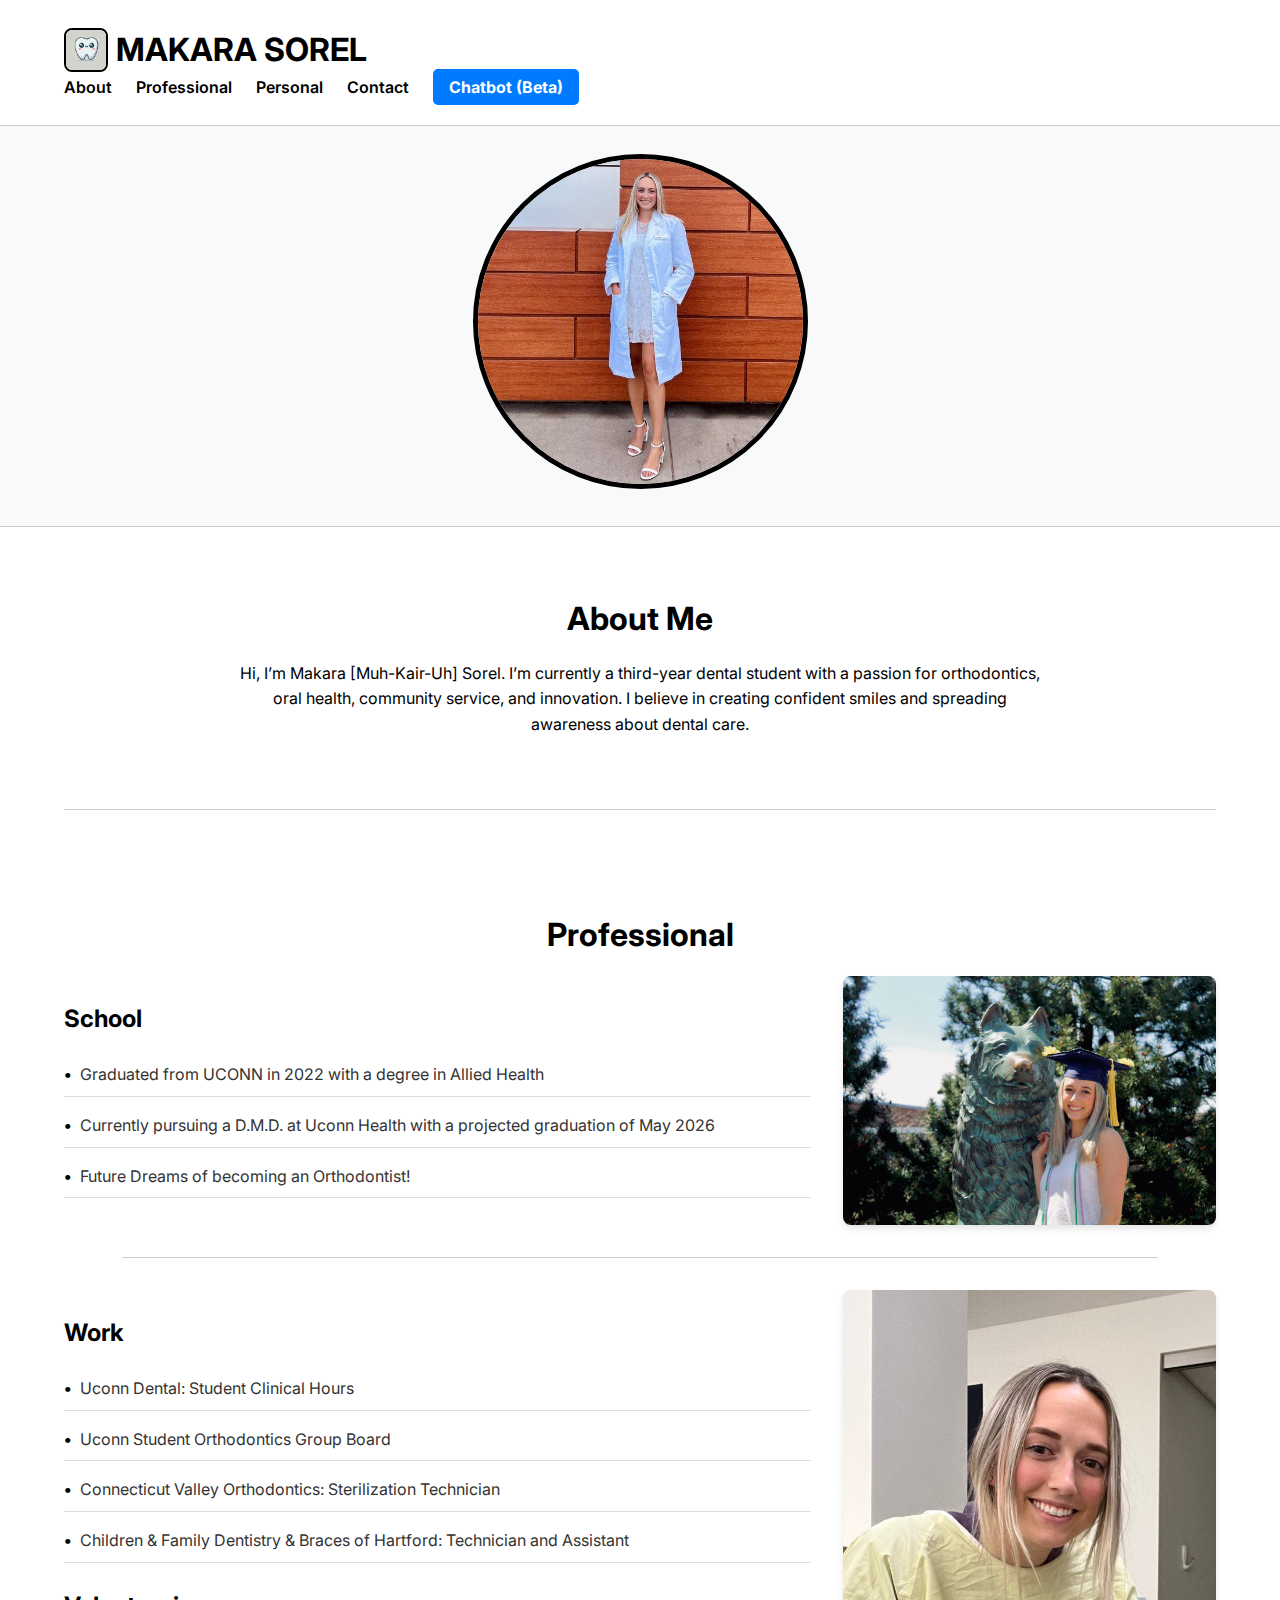
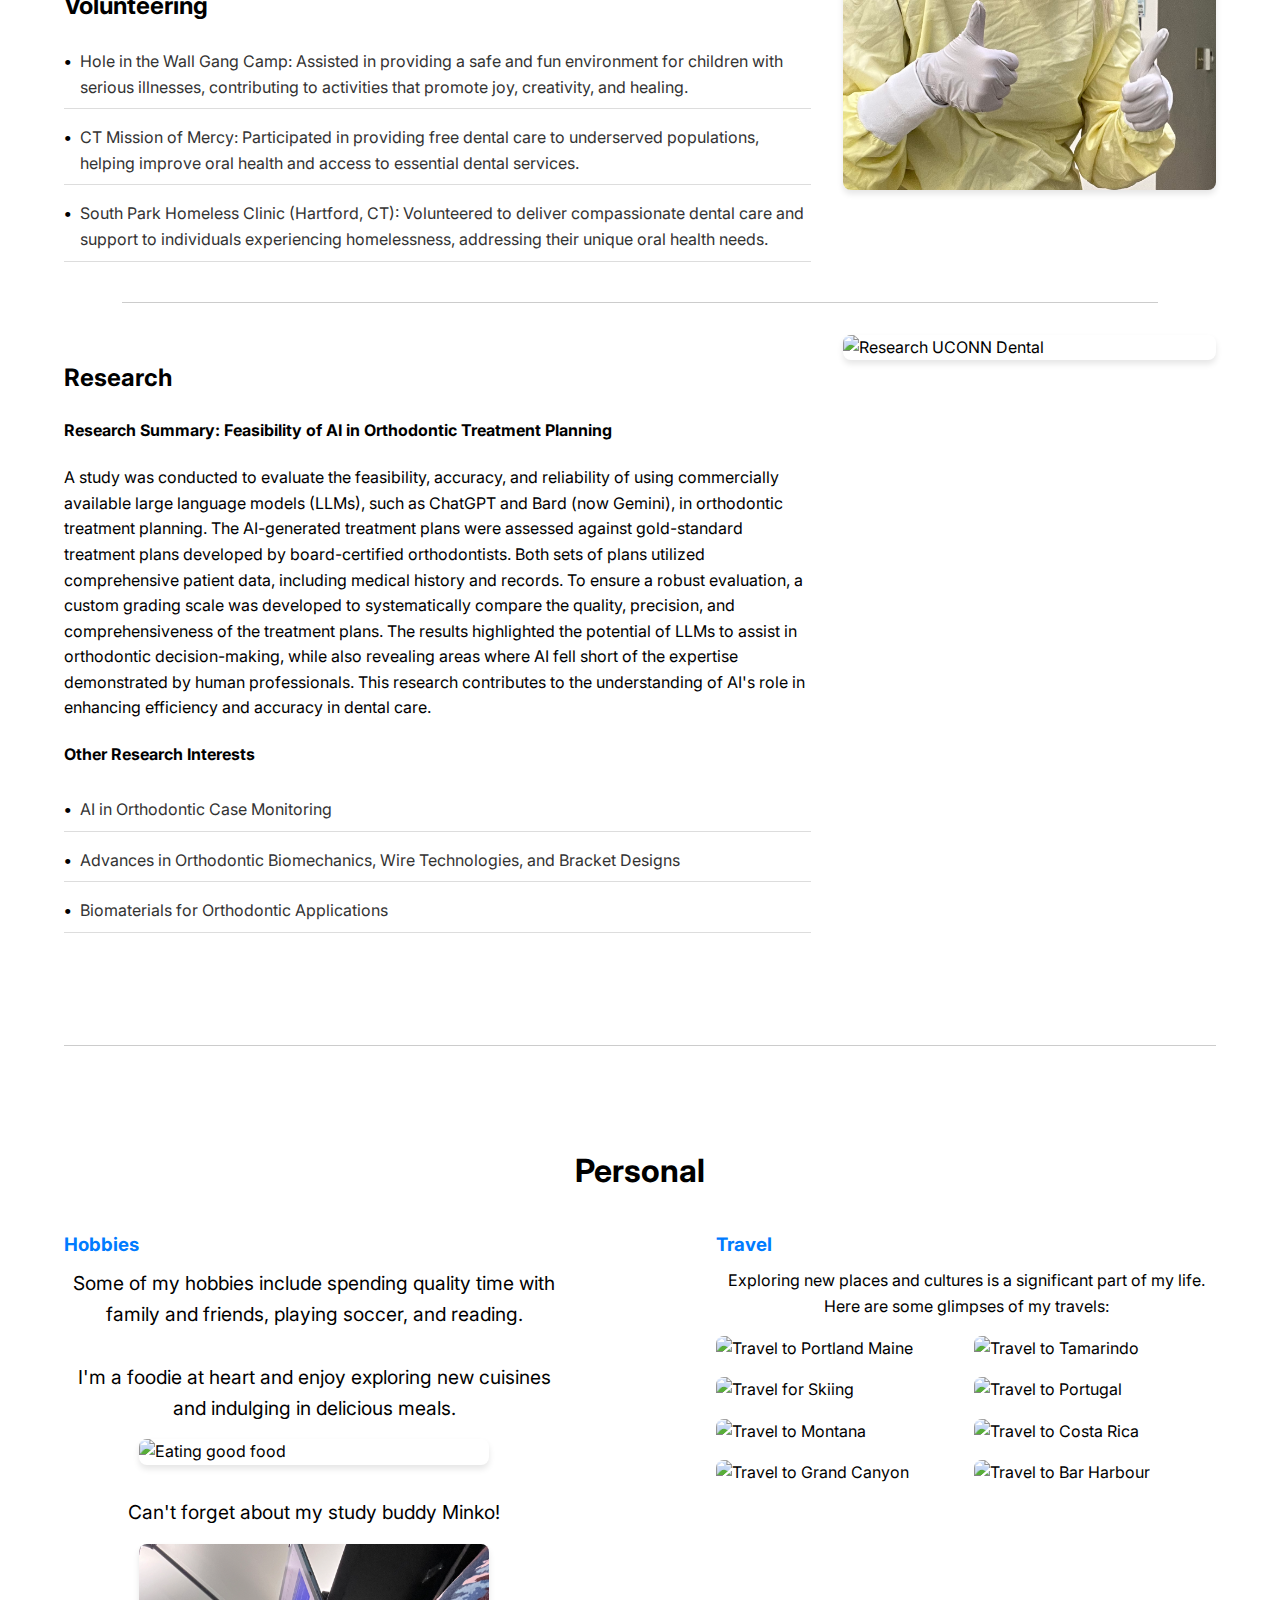
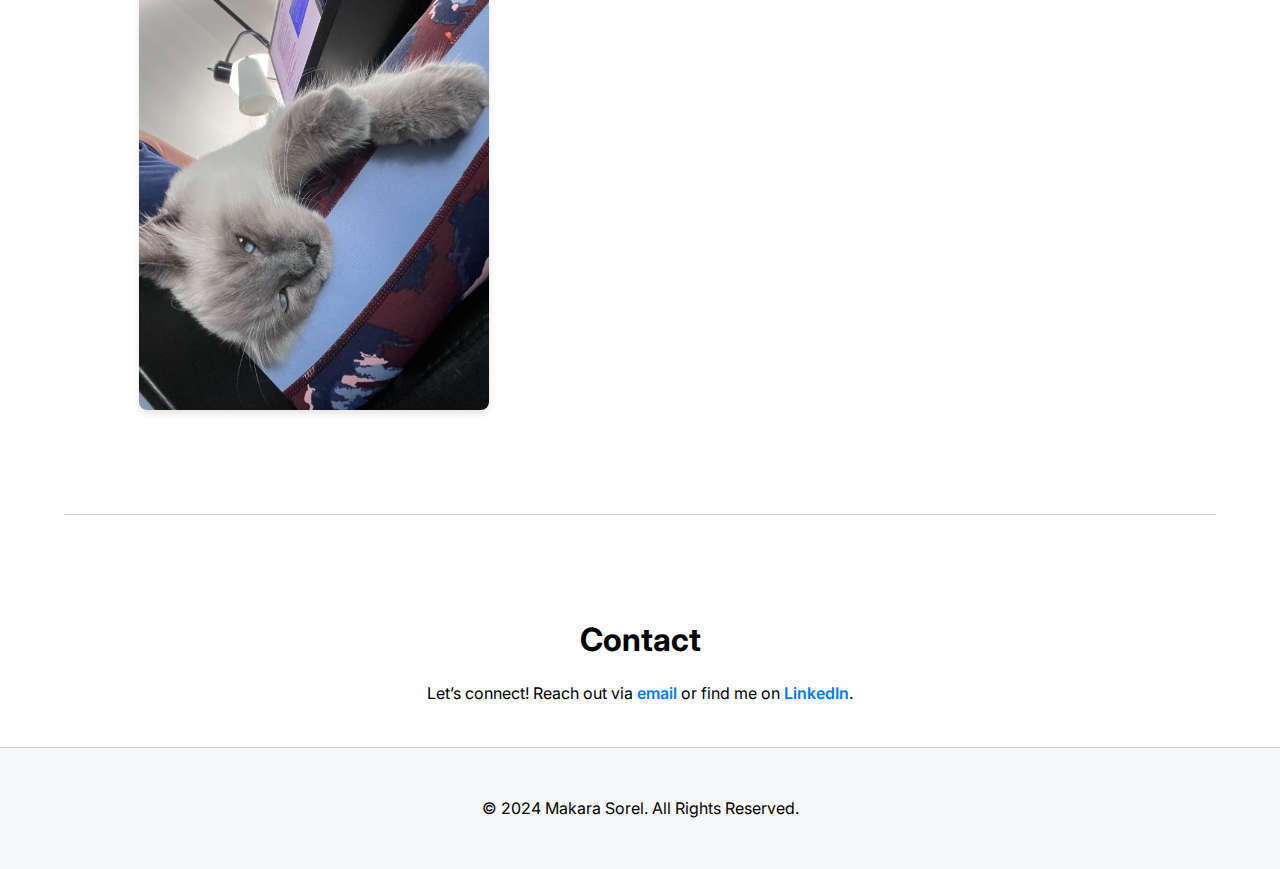
==== index.html @ d1736a30 "initial commit with local repository files" ====
<!DOCTYPE html>
<html lang="en">
<head>
    <meta charset="UTF-8">
    <meta name="viewport" content="width=device-width, initial-scale=1.0">
    <meta name="description" content="Makara Sorel's Personal Dental Student Portfolio">
    <title>Makara Sorel | Dental Student</title>
    <link rel="stylesheet" href="assets/css/style.css">
    <link href="https://fonts.googleapis.com/css2?family=Inter:wght@400;600;700&display=swap" rel="stylesheet">
</head>
<body>
    <header class="navbar">
        <div class="container">
            <div class="logo-container">
                <img src="assets/images/logo.jpeg" alt="Logo" class="logo-image">
                <h1 class="logo-text">Makara Sorel</h1>
            </div>
            <nav>
                <ul>
                    <li><a href="#about">About</a></li>
                    <li><a href="#Professional">Professional</a></li>
                    <li><a href="#Personal">Personal</a></li>
                    <li><a href="#contact">Contact</a></li>
                    <li><a href="/pages/chatbot.html" class="chatbot-button">Chatbot (Beta)</a></li>
                </ul>
            </nav>
        </div>
    </header>

    <section class="hero">
        <div class="container">
            <img src="assets/images/makara_dental_profile.jpeg" alt="Makara Sorel" class="hero-image">
        </div>
    </section>

    <main>
        <section id="about" class="section about">
            <div class="container">
                <h2>About Me</h2>
                <p>Hi, I’m Makara [Muh-Kair-Uh] Sorel. I’m currently a third-year dental student with a passion for orthodontics, oral health, community service, and innovation. I believe in creating confident smiles and spreading awareness about dental care.</p>
            </div>
        </section>

        <hr class="section-divider">

        <section id="Professional" class="section professional">
            <div class="container">
                <h2>Professional</h2>
        
                <!-- School Subsection -->
                <div class="professional-subsection">
                    <div class="text">
                        <h3>School</h3>
                        <ul>
                            <li>Graduated from UCONN in 2022 with a degree in Allied Health</li>
                            <li>Currently pursuing a D.M.D. at Uconn Health with a projected graduation of May 2026</li>
                            <li>Future Dreams of becoming an Orthodontist!</li>
                        </ul>
                    </div>
                    <div class="images">
                        <img src="assets/images/graduation.JPEG" alt="Graduation UCONN 2022">
                    </div>
                </div>
        
                <hr class="section-divider">
        
                <!-- Work Subsection -->
                <div class="professional-subsection">
                    <div class="text">
                        <h3>Work</h3>
                        <ul>
                            <li>Uconn Dental: Student Clinical Hours</li>
                            <li>Uconn Student Orthodontics Group Board</li>
                            <li>Connecticut Valley Orthodontics: Sterilization Technician</li>
                            <li>Children & Family Dentistry & Braces of Hartford: Technician and Assistant</li>
                        </ul>
                        <h3>Volunteering</h3>
                        <ul>
                            <li>Hole in the Wall Gang Camp: Assisted in providing a safe and fun environment for children with serious illnesses, contributing to activities that promote joy, creativity, and healing.</li>
                            <li>CT Mission of Mercy: Participated in providing free dental care to underserved populations, helping improve oral health and access to essential dental services.</li>
                            <li>South Park Homeless Clinic (Hartford, CT): Volunteered to deliver compassionate dental care and support to individuals experiencing homelessness, addressing their unique oral health needs.</li>
                        </ul>
                    </div>
                    <div class="images">
                        <img src="assets/images/clinic.png" alt="Working in clinic">
                    </div>
                </div>

                <hr class="section-divider">
        
                <!-- Research Subsection -->
                <div class="professional-subsection">
                    <div class="text">
                        <h3>Research</h3>
                        <h4>Research Summary: Feasibility of AI in Orthodontic Treatment Planning</h4>
                        <p style="text-align: left;">
                            A study was conducted to evaluate the feasibility, accuracy, and reliability of using commercially available large language models (LLMs), such as ChatGPT and Bard (now Gemini), in orthodontic treatment planning.
                            The AI-generated treatment plans were assessed against gold-standard treatment plans developed by board-certified orthodontists. Both sets of plans utilized comprehensive patient data, including medical history and records.
                            To ensure a robust evaluation, a custom grading scale was developed to systematically compare the quality, precision, and comprehensiveness of the treatment plans. 
                            The results highlighted the potential of LLMs to assist in orthodontic decision-making, while also revealing areas where AI fell short of the expertise demonstrated by human professionals. 
                            This research contributes to the understanding of AI's role in enhancing efficiency and accuracy in dental care.
                        </p>
                        <h4>Other Research Interests</h4>
                        <ul>
                            <li>AI in Orthodontic Case Monitoring</li>
                            <li>Advances in Orthodontic Biomechanics, Wire Technologies, and Bracket Designs</li>
                            <li>Biomaterials for Orthodontic Applications</li>
                        </ul>
                    </div>
                    <div class="images">
                        <img src="assets/images/Research.JPEG" alt="Research UCONN Dental">
                    </div>
                </div>
            </div>
        </section>

        <hr class="section-divider">

        <section id="Personal" class="section Personal">
            <div class="container">
                <h2>Personal</h2>
                <div class="Personal-subsections">
                    <div class="hobbies">
                        <h3>Hobbies</h3>
                        <div class="hobby">
                            <p>Some of my hobbies include spending quality time with family and friends, playing soccer, and reading.</p>
                        </div>
                        <div class="hobby">
                            <p>I'm a foodie at heart and enjoy exploring new cuisines and indulging in delicious meals.</p>
                            <img src="assets/images/food.png" alt="Eating good food">
                        </div>
                        <div class="hobby">
                            <p>Can't forget about my study buddy Minko!</p>
                            <img src="assets/images/minko.jpeg" alt="Being a cat mom">
                        </div>
                    </div>
                    <div class="travel">
                        <h3>Travel</h3>
                        <p>Exploring new places and cultures is a significant part of my life. Here are some glimpses of my travels:</p>
                        <div class="travel-grid">
                            <div class="travel-item">
                                <img src="assets/images/portland_maine.png" alt="Travel to Portland Maine" tabindex="0">
                                <span class="caption">Portland, Maine</span>
                            </div>
                            <div class="travel-item">
                                <img src="assets/images/tamarindo_surf.png" alt="Travel to Tamarindo" tabindex="0">
                                <span class="caption">Tamarindo Beach</span>
                            </div>
                            <div class="travel-item">
                                <img src="assets/images/skiing.png" alt="Travel for Skiing" tabindex="0">
                                <span class="caption">Killington, Vermont</span>
                            </div>
                            <div class="travel-item">
                                <img src="assets/images/portugal.png" alt="Travel to Portugal" tabindex="0">
                                <span class="caption">Lisbon, Portugal</span>
                            </div>
                            <div class="travel-item">
                                <img src="assets/images/alpaca.png" alt="Travel to Montana" tabindex="0">
                                <span class="caption">Bozeman, Montana</span>
                            </div>
                            <div class="travel-item">
                                <img src="assets/images/tamarindo_cat.png" alt="Travel to Costa Rica" tabindex="0">
                                <span class="caption">Costa Rica</span>
                            </div>
                            <div class="travel-item">
                                <img src="assets/images/grand_canyon.png" alt="Travel to Grand Canyon" tabindex="0">
                                <span class="caption">The Grand Canyon</span>
                            </div>
                            <div class="travel-item">
                                <img src="assets/images/bar_harbour.png" alt="Travel to Bar Harbour" tabindex="0">
                                <span class="caption">Acadia National Park</span>
                            </div>
                        </div>
                    </div>
                </div>
            </div>
        </section>

        <hr class="section-divider">

        <section id="contact" class="section contact">
            <div class="container">
                <h2>Contact</h2>
                <p>Let’s connect! Reach out via <a href="mailto:her.email@example.com">email</a> or find me on <a href="#https://www.linkedin.com/in/makara-sorel-9a406a185/">LinkedIn</a>.</p>
            </div>
        </section>
    </main>

    <footer class="footer">
        <div class="container">
            <p>&copy; 2024 Makara Sorel. All Rights Reserved.</p>
        </div>
    </footer>

    <script src="assets/js/script.js"></script>
</body>
</html>
---- assets/css/style.css ----
/* General Styles */
body {
    font-family: 'Inter', sans-serif;
    margin: 0;
    padding: 0;
    background-color: white;
    color: black;
    line-height: 1.6;
}

.container {
    width: 90%;
    max-width: 1200px;
    margin: 0 auto;
    padding: 1rem 0;
}

/* Logo Container */
.logo-container {
    display: flex;
    align-items: center;
}

.logo-image {
    width: 40px; /* Adjust based on your logo size */
    height: auto; /* Maintain aspect ratio */
    margin-right: 0.5rem; /* Spacing between the logo and the name */
    border-radius: 8px; /* Slightly round the corners */
    border: 2px solid #000000; /* Add a light blue border */
}

.logo-text {
    font-size: 2rem;
    font-weight: 700;
    color: black;
    text-transform: uppercase;
    margin: 0; /* Remove default margin from <h1> */
}

/* Navbar */
.navbar {
    display: flex;
    justify-content: space-between;
    align-items: center;
    padding: 0.5rem 0;
    border-bottom: 1px solid #ccc;
    background-color: white;
    gap: 1rem;
}

.navbar ul {
    list-style: none;
    display: flex;
    gap: 1.5rem;
    margin: 0;
    padding: 0;
    align-items: center;
}

.navbar ul li {
    font-weight: 600;
}

.navbar ul li a {
    text-decoration: none;
    color: black;
    transition: color 0.3s;
}

.navbar ul li a:hover {
    color: #007BFF;
}

/* Chatbot Button Styling */
.navbar ul li .chatbot-button {
    background-color: #007BFF; /* Light blue background */
    color: white;
    padding: 0.5rem 1rem;
    border-radius: 5px;
    text-decoration: none;
    font-weight: 700;
    transition: background-color 0.3s ease, transform 0.2s ease;
}

.navbar ul li .chatbot-button:hover {
    background-color: #0056b3; /* Darker blue on hover */
    transform: scale(1.05); /* Slight zoom effect */
}

/* Hero Section */
.hero {
    display: flex;
    justify-content: center; /* Centers horizontally */
    align-items: center; /* Centers vertically */
    height: 400px; /* Sets a fixed height for the hero section */
    background-color: #f8f9fa;
    border-bottom: 1px solid #ccc;
    text-align: center; /* Ensures text alignment is center if needed */
}

.hero-image {
    border-radius: 50%;
    width: 325px; /* Larger image */
    height: 325px;
    object-fit: cover;
    border: 5px solid #000000;
}

/* Section Styles */
.section {
    padding: 1.5rem 0;
}

.section h2 {
    text-align: center;
    font-size: 2rem;
    margin-bottom: 1rem;
    color: black;
}

.section p {
    text-align: center;
    max-width: 800px;
    margin: 0 auto;
}

.section ul {
    list-style: none;
    padding: 0;
    margin: 1rem auto;
    max-width: 800px;
}

.section ul li {
    margin-bottom: 1rem;
    padding: 0.5rem 0;
    border-bottom: 1px solid #ddd;
    color: #333;
}

.section ul li strong {
    color: black;
}

/* Professional Section */
.professional-subsection {
    display: flex;
    justify-content: space-between;
    align-items: flex-start;
    gap: 2rem; /* Space between text and images */
    margin-bottom: 2rem;
}

.professional-subsection .text {
    flex: 1; /* Text takes up one part of the space */
}

.professional-subsection .text h3 {
    font-size: 1.5rem;
    color: black;
    margin-bottom: 1rem;
}

.professional-subsection .text ul {
    list-style: none;
    padding: 0;
    margin: 0;
}

.professional-subsection .text ul li {
    margin-bottom: 0.5rem;
    padding-left: 1rem;
    position: relative;
}

.professional-subsection .text ul li:before {
    content: "•"; /* Add a bullet */
    color: #000000;
    font-weight: bold;
    position: absolute;
    left: 0;
}

.professional-subsection .images {
    flex: 0.5; /* Images take up one part of the space */
    display: flex;
    flex-direction: column; /* Stack images vertically */
    gap: 1rem; /* Space between images */
}

.professional-subsection .images img {
    width: 100%; /* Make images responsive */
    height: auto; /* Maintain aspect ratio */
    border-radius: 8px; /* Optional: Add rounded corners */
    box-shadow: 0 4px 6px rgba(0, 0, 0, 0.1); /* Optional: Add a subtle shadow */
}


@media (max-width: 768px) {
    .professional-subsection {
        flex-direction: column; /* Stack text and images vertically */
        align-items: center; /* Center align content for better readability */
        text-align: center; /* Center text content */
    }

    .professional-subsection .text {
        width: 100%; /* Make the text span the full width */
        margin-bottom: 1rem; /* Add spacing below the text */
    }

    .professional-subsection .images {
        width: 100%; /* Make the images span the full width */
    }

    .professional-subsection .images img {
        width: 90%; /* Reduce image size slightly for mobile view */
        max-width: 400px; /* Ensure images don’t grow too large */
    }
}

/* Personal Subsections */
.Personal-subsections {
    display: flex;
    justify-content: space-between;
    flex-wrap: wrap;
    gap: 2rem;
}

.Personal-subsections > div {
    flex: 1;
    min-width: 300px;
    max-width: 500px;
}

.Personal-subsections h3 {
    color: #007BFF;
    margin-bottom: 0.5rem;
}

/* Hobbies Section */
.hobbies .hobby {
    margin-bottom: 2rem; /* Space between hobby items */
}

.hobbies .hobby p {
    text-align: center;
    font-size: 1.2rem;
    margin-bottom: 1rem; /* Space between text and image */
}

.hobbies .hobby img {
    width: 100%;
    max-width: 350px;
    height: auto;
    border-radius: 8px; /* Rounded corners */
    box-shadow: 0 4px 6px rgba(0, 0, 0, 0.1); /* Subtle shadow */
    display: block;
    margin: 0 auto; /* Center the image */
}

/* Travel Grid */
.travel-grid {
    display: grid;
    grid-template-columns: repeat(2, 1fr);
    gap: 1rem;
    margin-top: 1rem;
}

.travel-item {
    position: relative;
    overflow: hidden;
}

.travel-item img {
    width: 100%;
    height: auto;
    border-radius: 8px;
    transition: transform 0.3s ease;
}

.travel-item img:hover {
    transform: scale(1.05);
}

/* Caption Styling */
.travel-item .caption {
    position: absolute;
    bottom: 0;
    left: 0;
    width: 100%;
    background: rgba(0, 0, 0, 0.7); /* Semi-transparent black background */
    color: white;
    text-align: center;
    padding: 0.5rem;
    font-size: 1rem;
    font-family: 'Inter', sans-serif;
    opacity: 0;
    transform: translateY(100%);
    transition: opacity 0.3s ease, transform 0.3s ease;
}

/* Show Caption on Hover */
.travel-item:hover .caption,
.travel-item:focus-within .caption {
    opacity: 1;
    transform: translateY(0);
}

/* Ensure Images Are Focusable */
.travel-item img {
    outline: none; /* Removes default focus outline */
}

.travel-item img:focus {
    outline: 2px solid #007BFF; /* Optional: Highlight focused image */
}

@media (max-width: 768px) {
    .travel-grid {
        grid-template-columns: 1fr; /* Switch to 1 column for smaller screens */
    }
}

/* Horizontal Line Divider */
.section-divider {
    border: none; /* Remove default styling */
    border-top: 1px solid #ccc; /* Thin gray line */
    margin: 2rem 0; /* Add spacing above and below */
    width: 90%; /* Optional: Reduce width to make it shorter */
    margin-left: auto; /* Center the line */
    margin-right: auto; /* Center the line */
}


/* Contact Links */
.contact a {
    color: #007BFF;
    text-decoration: none;
    font-weight: 600;
}

.contact a:hover {
    text-decoration: underline;
}

/* Footer */
.footer {
    background: #f8f9fa;
    color: black;
    text-align: center;
    padding: 1rem 0;
    border-top: 1px solid #ccc;
}
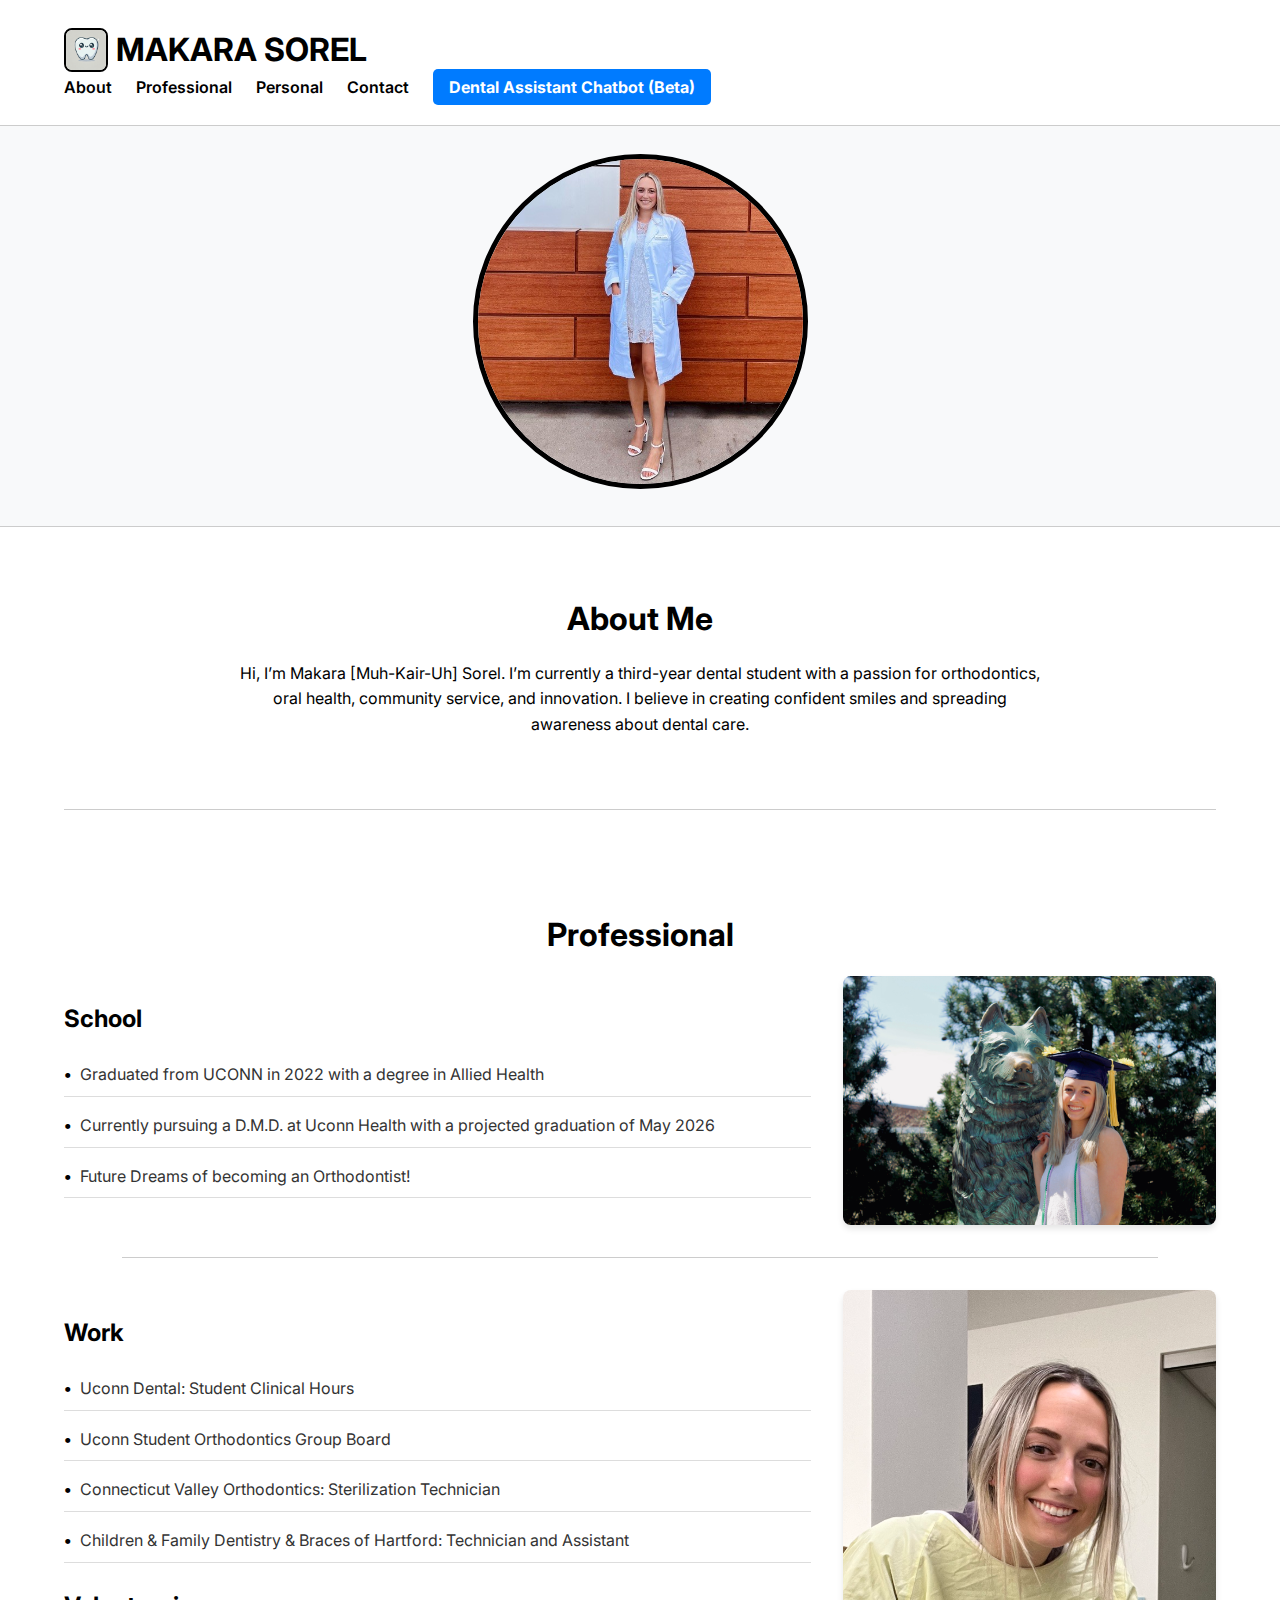
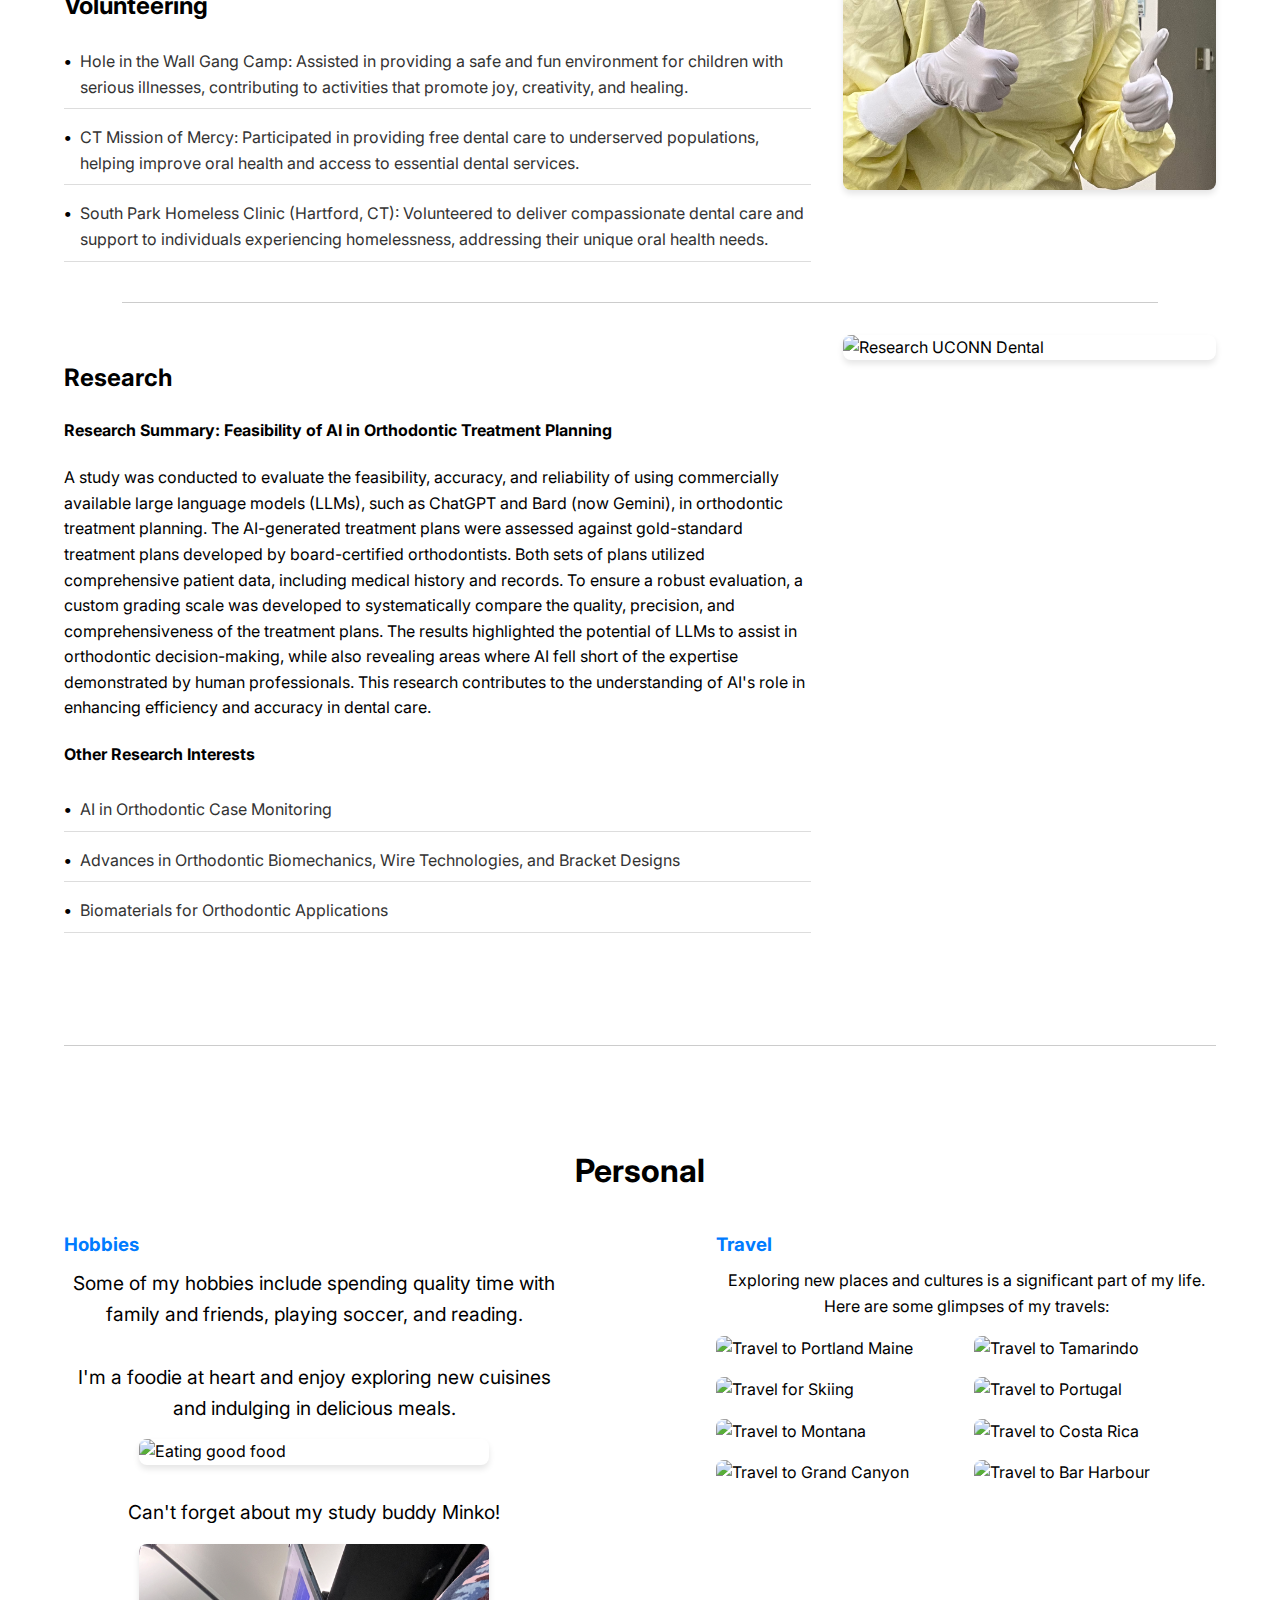
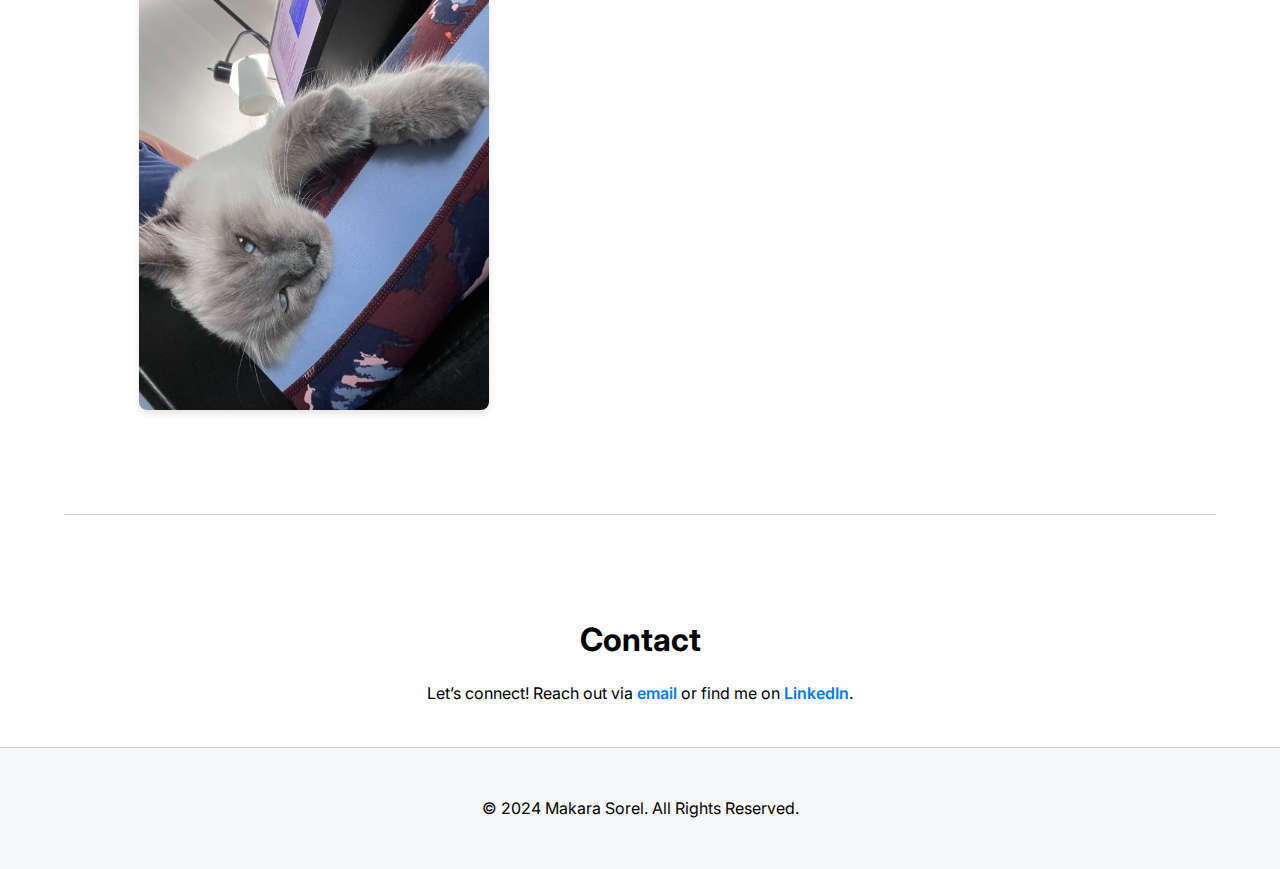
==== commit 354bb1ed: "changing paths so they render on github pages" ====
--- a/index.html
+++ b/index.html
@@ -21,7 +21,7 @@
                     <li><a href="#Professional">Professional</a></li>
                     <li><a href="#Personal">Personal</a></li>
                     <li><a href="#contact">Contact</a></li>
-                    <li><a href="/pages/chatbot.html" class="chatbot-button">Chatbot (Beta)</a></li>
+                    <li><a href="/chatbot.html" class="chatbot-button">Dental Assistant Chatbot (Beta)</a></li>
                 </ul>
             </nav>
         </div>
--- a/assets/css/style.css
+++ b/assets/css/style.css
@@ -87,6 +87,23 @@
     transform: scale(1.05); /* Slight zoom effect */
 }
 
+@media (max-width: 768px) {
+    .navbar {
+        justify-content: center; /* Center the navbar on smaller screens */
+    }
+
+    .navbar ul {
+        flex-direction: column; /* Stack navigation items vertically */
+        align-items: center;
+        gap: 1rem;
+    }
+
+    .chatbot-button {
+        width: 90%; /* Make the button full width on smaller screens */
+        text-align: center;
+    }
+}
+
 /* Hero Section */
 .hero {
     display: flex;
